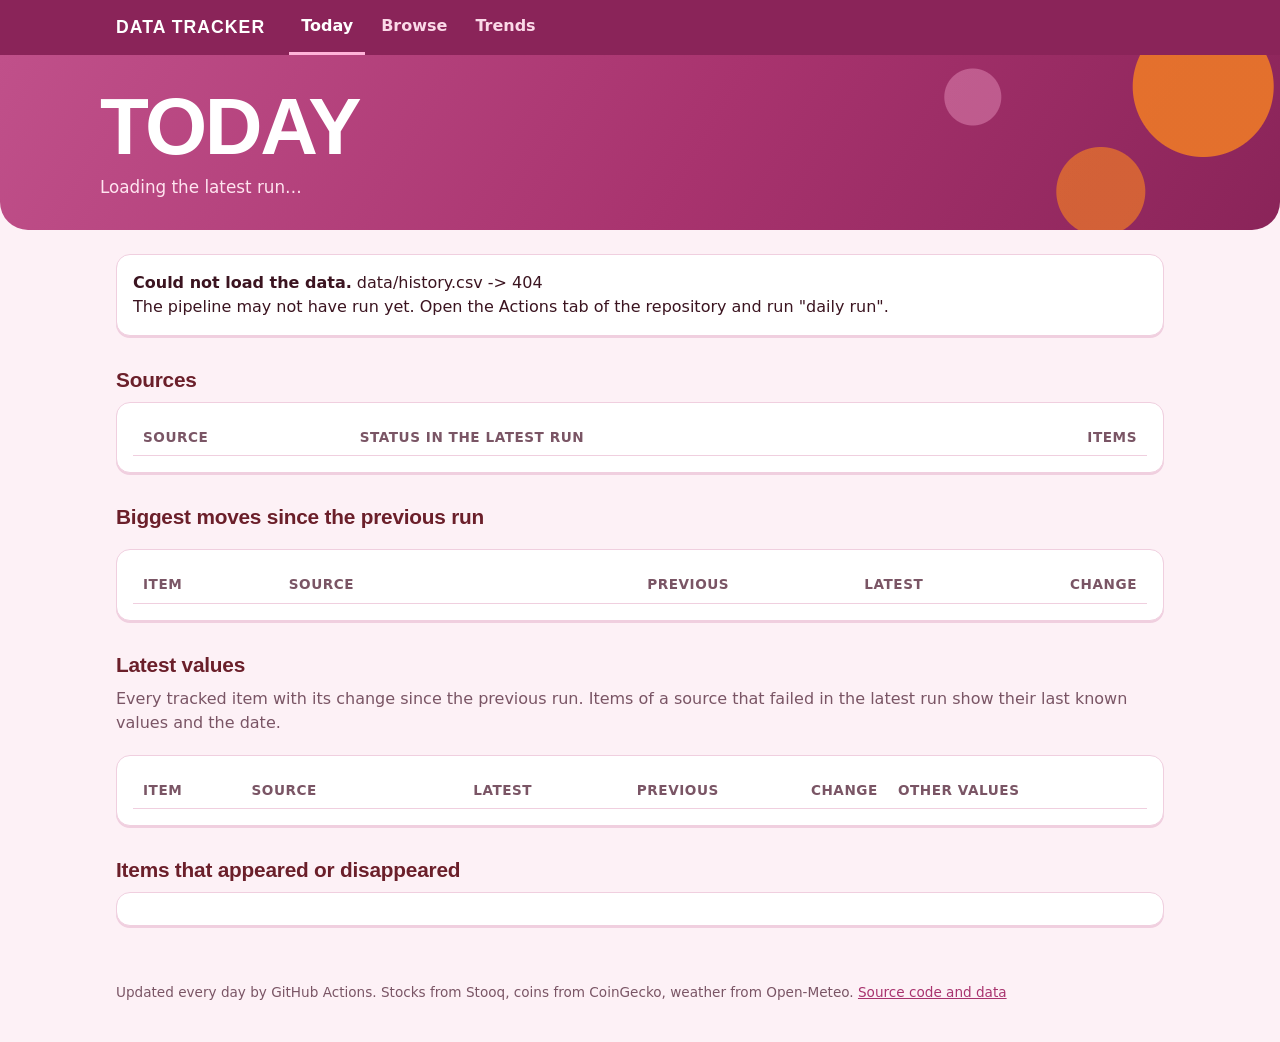
==== index.html @ e95b56b9 "Add the Today, Browse and Trends pages with manifest and service worker Co-Authored-By: Claude Sonne" ====
<!doctype html>
<html lang="en">
<head>
<meta charset="utf-8">
<meta name="viewport" content="width=device-width, initial-scale=1">
<title>Today · Data Tracker</title>
<meta name="description" content="The latest run: source status, the latest values and the biggest moves.">
<meta name="theme-color" content="#8a2459">
<link rel="manifest" href="manifest.webmanifest">
<link rel="icon" href="assets/icons/icon-192.png">
<link rel="apple-touch-icon" href="assets/icons/apple-touch-icon.png">
<link rel="stylesheet" href="assets/style.css">
</head>
<body>
<header class="nav">
  <div class="nav-inner">
    <a class="brand" href="index.html">Data Tracker</a>
    <nav aria-label="Main">
      <ul>
        <li><a class="link" href="index.html" aria-current="page">Today</a></li>
        <li><a class="link" href="browse.html">Browse</a></li>
        <li><a class="link" href="trends.html">Trends</a></li>
      </ul>
    </nav>
  </div>
</header>
<div id="banner" class="banner" role="status" hidden></div>
<section class="hero"><div class="hero-inner"><h1>Today</h1>
<p class="sub" id="runline">Loading the latest run…</p></div></section>
<main id="content">

<section aria-label="Counts"><div class="stats" id="stats"></div></section>

<h2>Sources</h2>
<div class="card" style="overflow-x:auto"><table id="sources"><thead><tr><th>Source</th><th>Status in the latest run</th><th class="num">Items</th></tr></thead><tbody></tbody></table></div>

<h2>Biggest moves since the previous run</h2>
<p class="sub" id="moves-note"></p>
<div class="card" style="overflow-x:auto"><table class="moves" id="moves"><thead><tr><th>Item</th><th>Source</th><th class="num">Previous</th><th class="num">Latest</th><th class="num">Change</th></tr></thead><tbody></tbody></table></div>

<h2>Latest values</h2>
<p class="sub">Every tracked item with its change since the previous run. Items of a source that failed in the latest run show their last known values and the date.</p>
<div class="card" style="overflow-x:auto"><table class="moves" id="latest"><thead><tr><th>Item</th><th>Source</th><th class="num">Latest</th><th class="num">Previous</th><th class="num">Change</th><th>Other values</th></tr></thead><tbody></tbody></table></div>

<h2 id="appear-h">Items that appeared or disappeared</h2>
<div class="card"><ul class="posts" id="appear"></ul></div>
</main>
<footer>Updated every day by GitHub Actions. Stocks from Stooq, coins from CoinGecko, weather from Open-Meteo.
<a href="https://github.com/zoerowe1007/data-tracker">Source code and data</a></footer>
<script src="assets/common.js"></script>
<script>
(function () {
  function pctCell(p) {
    if (p == null) return '<td class="num">—</td>';
    return '<td class="num ' + (p > 0 ? 'up' : p < 0 ? 'down' : '') + '">' + DT.pct(p) + '</td>';
  }
  function others(r, col) {
    return DT.NUMERIC.filter(function (c) { return c !== col && r[c] != null; }).map(function (c) {
      return DT.COLS[c].label.toLowerCase() + ' ' + DT.value(c, r[c]);
    }).join(' · ');
  }
  DT.loadData().then(function (d) {
    var s = d.status, rows = d.history, diff = DT.compare(rows);
    document.getElementById('runline').textContent = 'Last run: ' + DT.runLabel(s.run_time) +
      ' (' + new Date(s.run_time).toLocaleString() + ' your time)';
    var cards = [['days_with_success', 'Days with a successful run', ''], ['items', 'Items in the latest run', ''],
                 ['new_today', 'Appeared', 'new'], ['gone_today', 'Disappeared', 'removed']];
    document.getElementById('stats').innerHTML = cards.map(function (c) {
      return '<div class="card stat ' + c[2] + '"><div class="num">' + DT.fmt(s[c[0]]) + '</div><div class="label">' + c[1] + '</div></div>';
    }).join('');
    document.querySelector('#sources tbody').innerHTML = s.sources.map(function (x) {
      return '<tr><td>' + DT.esc(x.name) + '</td><td>' + (x.ok ? '<span class="pill ok">ok</span>' : '<span class="pill bad">failed</span>') +
        '</td><td class="num">' + DT.fmt(x.count) + '</td></tr>';
    }).join('');

    var moves = DT.biggestMoves(diff.changes, 10), note = document.getElementById('moves-note');
    note.textContent = moves.length
      ? 'Top ' + moves.length + ' by percent change of each item\'s headline value (price for stocks and coins, temperature for cities).'
      : 'There is no previous run to compare with yet. Today\'s values are the starting point.';
    document.querySelector('#moves tbody').innerHTML = moves.map(function (m) {
      return '<tr><td>' + DT.esc(m.item) + '</td><td>' + DT.esc(m.source) + '</td><td class="num">' + DT.value(m.column, m.old) +
        '</td><td class="num">' + DT.value(m.column, m['new']) + '</td>' + pctCell(m.pct) + '</tr>';
    }).join('') || '<tr><td colspan="5" class="empty">Nothing to compare yet.</td></tr>';

    var change = {};
    diff.changes.forEach(function (c) { change[c.item_id] = c; });
    document.querySelector('#latest tbody').innerHTML = DT.latestRows(rows).map(function (r) {
      var col = DT.headline(r.source), c = change[r.item_id], stale = r.date !== diff.latestDate;
      return '<tr><td>' + DT.esc(r.item) + (stale ? '<div class="small">as of ' + r.date + '</div>' : '') + '</td><td>' + DT.esc(r.source) +
        '</td><td class="num">' + DT.value(col, r[col]) + '</td><td class="num">' + (c ? DT.value(col, c.old) : '—') + '</td>' +
        pctCell(c ? c.pct : null) + '<td class="detail">' + DT.esc(others(r, col)) + '</td></tr>';
    }).join('');

    var items = diff.isNew.map(function (r) { return '<li><div class="main"><div class="title">' + DT.esc(r.item) + '</div><div class="meta">appeared · ' + DT.esc(r.source) + '</div></div></li>'; })
      .concat(diff.gone.map(function (r) { return '<li><div class="main"><div class="title">' + DT.esc(r.item) + '</div><div class="meta">disappeared · ' + DT.esc(r.source) + ' · last seen ' + r.date + '</div></div></li>'; }));
    document.getElementById('appear').innerHTML = items.join('') ||
      '<li class="empty">No item appeared or disappeared in the latest run.</li>';
  }).catch(DT.showError);
})();
</script>
</body>
</html>
---- assets/style.css ----
/* Data Tracker: one set of fonts and colors for all three pages.
   Colorway: magenta wallpaper pink, orange florals, burgundy ink, blush button pink, white. */
:root {
  --bg: #fdf1f6;
  --card: #ffffff;
  --ink: #3b1420;
  --muted: #7a5565;
  --line: #f0cfdf;
  --brand: #a8336e;
  --brand-deep: #8a2459;
  --brand-ink: #ffffff;
  --accent: #a8336e;
  --accent-soft: #fadbea;
  --orange: #e8742a;
  --warn: #b84a0c;
  --warn-soft: #fde4d2;
  --burgundy: #6b1f2a;
  --btn: #f4a9d0;
  --btn-ink: #6b1f2a;
  --bar-all: #efb5d1;
  --bar-role: #a8336e;
  --bar-neutral: #7a2a4e;
  --star: #e8742a;
  --focus: #1b6ef3;
  --font-body: ui-sans-serif, system-ui, -apple-system, "Segoe UI", Roboto, "Helvetica Neue", Arial, sans-serif;
  --font-head: "Arial Black", "Helvetica Neue", "Segoe UI Black", Arial, sans-serif;
  --radius: 14px;
}
@media (prefers-color-scheme: dark) {
  :root {
    --bg: #25101c; --card: #351a29; --ink: #fbeaf2; --muted: #d2a9bd; --line: #55283f;
    --brand: #8a2459; --brand-deep: #6d1a45; --accent: #f4a9d0; --accent-soft: #55223d;
    --orange: #ff9b57; --warn: #ffa066; --warn-soft: #512a17; --burgundy: #fbd5e6;
    --btn: #f4a9d0; --btn-ink: #4a1220; --bar-all: #6b3a54; --bar-role: #f4a9d0; --bar-neutral: #e58bb8;
    --star: #ffb066; --focus: #8ab8ff;
  }
}
* { box-sizing: border-box; }
html { -webkit-text-size-adjust: 100%; }
body { margin: 0; background: var(--bg); color: var(--ink); font: 16px/1.5 var(--font-body); }
a { color: var(--accent); }
:focus-visible { outline: 3px solid var(--focus); outline-offset: 2px; }

/* navigation bar (identical on every page) */
.nav { background: var(--brand-deep); color: var(--brand-ink); position: sticky; top: 0; z-index: 10; }
.nav-inner { max-width: 1080px; margin: 0 auto; padding: 0 16px; display: flex; align-items: center; gap: 24px; min-height: 52px; flex-wrap: wrap; }
.brand { font-family: var(--font-head); font-size: 1.1rem; font-weight: 900; color: var(--brand-ink); text-decoration: none; letter-spacing: .06em; text-transform: uppercase; }
.nav ul { list-style: none; display: flex; gap: 4px; margin: 0; padding: 0; }
.nav a.link { color: #fbd9e8; text-decoration: none; padding: 14px 12px; display: block; border-bottom: 3px solid transparent; font-weight: 600; }
.nav a.link:hover { color: #fff; }
.nav a.link[aria-current="page"] { color: #fff; border-bottom-color: #ffb3d9; }

main { max-width: 1080px; margin: 0 auto; padding: 24px 16px 56px; }
h1, h2, h3 { font-family: var(--font-head); line-height: 1.15; color: var(--burgundy); font-weight: 900; }
h1 { font-size: clamp(2.6rem, 9vw, 5rem); margin: 0; text-transform: uppercase; letter-spacing: -0.03em; line-height: .95; color: #fff; }
h2 { font-size: 1.3rem; margin: 32px 0 10px; letter-spacing: -0.01em; }

/* hero band at the top of every page: magenta wall with orange flower shapes */
.hero { color: #fff; padding: 34px 16px 30px; border-radius: 0 0 28px 28px; position: relative; overflow: hidden;
  background:
    radial-gradient(circle at 94% 18%, rgba(232,116,42,.95) 0 70px, transparent 71px),
    radial-gradient(circle at 86% 78%, rgba(232,116,42,.75) 0 44px, transparent 45px),
    radial-gradient(circle at 76% 24%, rgba(255,179,217,.35) 0 28px, transparent 29px),
    linear-gradient(120deg, #c0508a 0%, #a8336e 55%, #8a2459 100%); }
.hero-inner { max-width: 1080px; margin: 0 auto; position: relative; }
.hero .sub { color: #ffe4f0; margin: 10px 0 0; font-size: 1.05rem; max-width: 60ch; }
.sub { color: var(--muted); margin: 0 0 20px; }
.banner { background: #ffe9d6; color: #6b2e00; border-bottom: 1px solid #f4c9a0; text-align: center; padding: 8px 16px; font-size: .92rem; }
@media (prefers-color-scheme: dark) { .banner { background: #4d2a12; color: #ffd9b8; border-color: #7a4420; } }

.card { background: var(--card); border: 1px solid var(--line); border-radius: var(--radius); padding: 16px; box-shadow: 0 2px 0 var(--line); }
.stats { display: grid; grid-template-columns: repeat(auto-fit, minmax(180px, 1fr)); gap: 12px; }
.stat .num { font-family: var(--font-head); font-size: 2.3rem; font-weight: 900; font-variant-numeric: tabular-nums; line-height: 1.1; }
.stat .label { color: var(--muted); font-size: .9rem; }
.stat.new .num { color: var(--accent); }
.stat.removed .num { color: var(--warn); }
.stat { border-top: 5px solid var(--btn); }
.stat.new { border-top-color: var(--accent); }
.stat.removed { border-top-color: var(--orange); }

table { border-collapse: collapse; width: 100%; font-size: .95rem; }
th, td { text-align: left; padding: 8px 10px; border-bottom: 1px solid var(--line); vertical-align: top; }
th { color: var(--muted); font-weight: 600; font-size: .85rem; text-transform: uppercase; letter-spacing: .04em; }
td.num, th.num { text-align: right; font-variant-numeric: tabular-nums; }
.pill { display: inline-block; padding: 1px 9px; border-radius: 99px; font-size: .8rem; font-weight: 700; }
.pill.ok { background: var(--accent-soft); color: var(--accent); }
.pill.bad { background: var(--warn-soft); color: var(--warn); }
.pill.role { background: var(--accent-soft); color: var(--accent); }
.err { color: var(--warn); font-size: .85rem; }

.posts { list-style: none; margin: 0; padding: 0; }
.posts li { padding: 10px 0; border-bottom: 1px solid var(--line); display: flex; gap: 12px; align-items: flex-start; }
.posts li:last-child { border-bottom: 0; }
.posts .main { flex: 1; min-width: 0; }
.posts .title { font-weight: 650; }
.posts .meta { color: var(--muted); font-size: .88rem; }
.empty { color: var(--muted); font-style: italic; padding: 8px 0; }
button, select, input[type="search"], input[type="text"] { font: inherit; color: var(--ink); }
button.btn, a.btn { background: var(--btn); color: var(--btn-ink); border: 0; border-radius: 99px; padding: 8px 18px; font-weight: 800; text-decoration: none; cursor: pointer; display: inline-block; }
button.btn.ghost { background: transparent; color: var(--accent); border: 2px solid var(--btn); }
.star { background: none; border: 0; font-size: 1.5rem; line-height: 1; cursor: pointer; color: var(--muted); padding: 2px 4px; }
.star[aria-pressed="true"] { color: var(--star); }

/* browse controls */
.controls { display: grid; grid-template-columns: repeat(auto-fit, minmax(190px, 1fr)); gap: 12px; align-items: end; margin-bottom: 14px; }
.controls label { display: block; font-size: .82rem; color: var(--muted); font-weight: 600; margin-bottom: 3px; }
.controls select, .controls input { width: 100%; padding: 8px 10px; border: 2px solid var(--line); border-radius: 10px; background: var(--card); }
.switch { display: inline-flex; border: 2px solid var(--btn); border-radius: 99px; overflow: hidden; }
.switch button { white-space: nowrap; border: 0; background: transparent; color: var(--accent); padding: 8px 14px; font-weight: 650; cursor: pointer; }
.switch button[aria-pressed="true"] { background: var(--btn); color: var(--btn-ink); }
.resultbar { display: flex; justify-content: space-between; align-items: center; gap: 12px; margin: 8px 0; color: var(--muted); flex-wrap: wrap; }

/* market */
.section { margin-top: 28px; }
.section h2 { margin-top: 0; }
.section p { margin: 0 0 12px; max-width: 70ch; }
.chart { width: 100%; height: auto; display: block; }
.chart text { fill: var(--muted); font: 12px var(--font-body); }
.chart .grid { stroke: var(--line); stroke-width: 1; }
.chart .axis { stroke: var(--muted); stroke-width: 1; }
.chart .bar-all { fill: var(--bar-all); }
.chart .bar-role { fill: var(--bar-role); }
.chart .bar-warn { fill: var(--warn); }
.chart .bar-neutral { fill: var(--bar-neutral); }
.chart .vlabel { fill: var(--ink); font-weight: 600; }
.chart .median { stroke: var(--burgundy); stroke-width: 2; stroke-dasharray: 5 4; }
.chart .hl { font-weight: 600; fill: var(--ink); }
.legend { display: flex; gap: 16px; font-size: .88rem; color: var(--muted); margin: 4px 0 8px; flex-wrap: wrap; }
.legend i { display: inline-block; width: 12px; height: 12px; border-radius: 3px; margin-right: 6px; vertical-align: -1px; }
details.data { margin-top: 8px; font-size: .88rem; color: var(--muted); }
details.data table { max-width: 520px; }
footer { max-width: 1080px; margin: 0 auto; padding: 0 16px 40px; color: var(--muted); font-size: .85rem; }
.visually-hidden { position: absolute; width: 1px; height: 1px; overflow: hidden; clip: rect(0 0 0 0); white-space: nowrap; }
@media (max-width: 560px) { .nav-inner { gap: 8px; } }

/* data tracker additions */
.moves td.up, .up { color: var(--accent); font-weight: 700; }
.moves td.down, .down { color: var(--warn); font-weight: 700; }
.small { font-size: .85rem; color: var(--muted); }
table.sortable th button { background: none; border: 0; padding: 0; font: inherit; color: inherit; text-transform: inherit; letter-spacing: inherit; cursor: pointer; }
table.sortable th button:hover { color: var(--accent); }
table.sortable th[aria-sort="ascending"] button::after { content: " ▲"; }
table.sortable th[aria-sort="descending"] button::after { content: " ▼"; }
.chips { display: flex; flex-wrap: wrap; gap: 6px; margin: 6px 0 10px; }
.chip { display: inline-flex; align-items: center; gap: 6px; border: 2px solid var(--line); border-radius: 99px; padding: 3px 10px; background: var(--card); cursor: pointer; font-size: .9rem; }
.chip input { accent-color: var(--accent); }
.group-title { font-weight: 800; font-size: .85rem; text-transform: uppercase; letter-spacing: .05em; color: var(--muted); margin-top: 8px; display: flex; gap: 10px; align-items: center; flex-wrap: wrap; }
.group-title button { background: none; border: 0; color: var(--accent); cursor: pointer; font: inherit; font-size: .85rem; text-transform: none; letter-spacing: 0; text-decoration: underline; }
.chart-card { margin-top: 14px; }
.chart-card h3 { margin: 0 0 6px; font-size: 1.05rem; }
.detail { color: var(--muted); font-size: .82rem; }
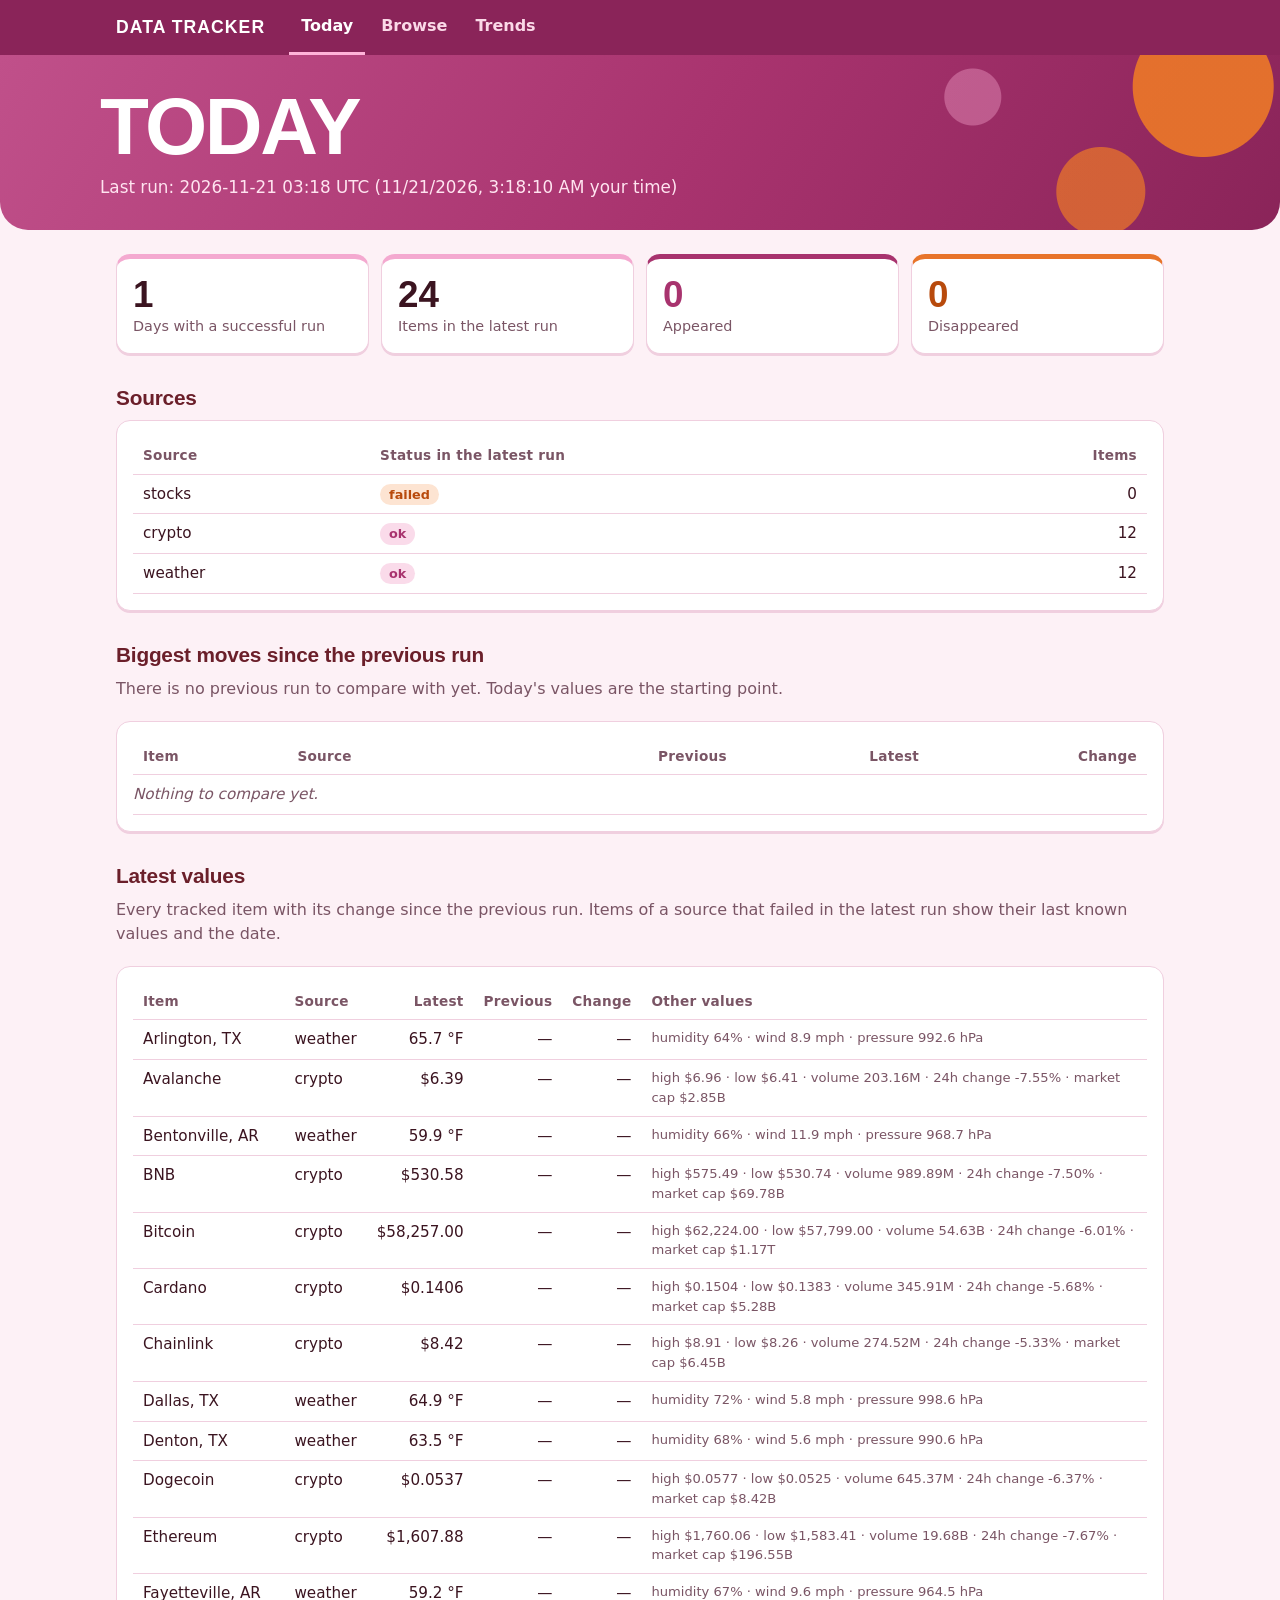
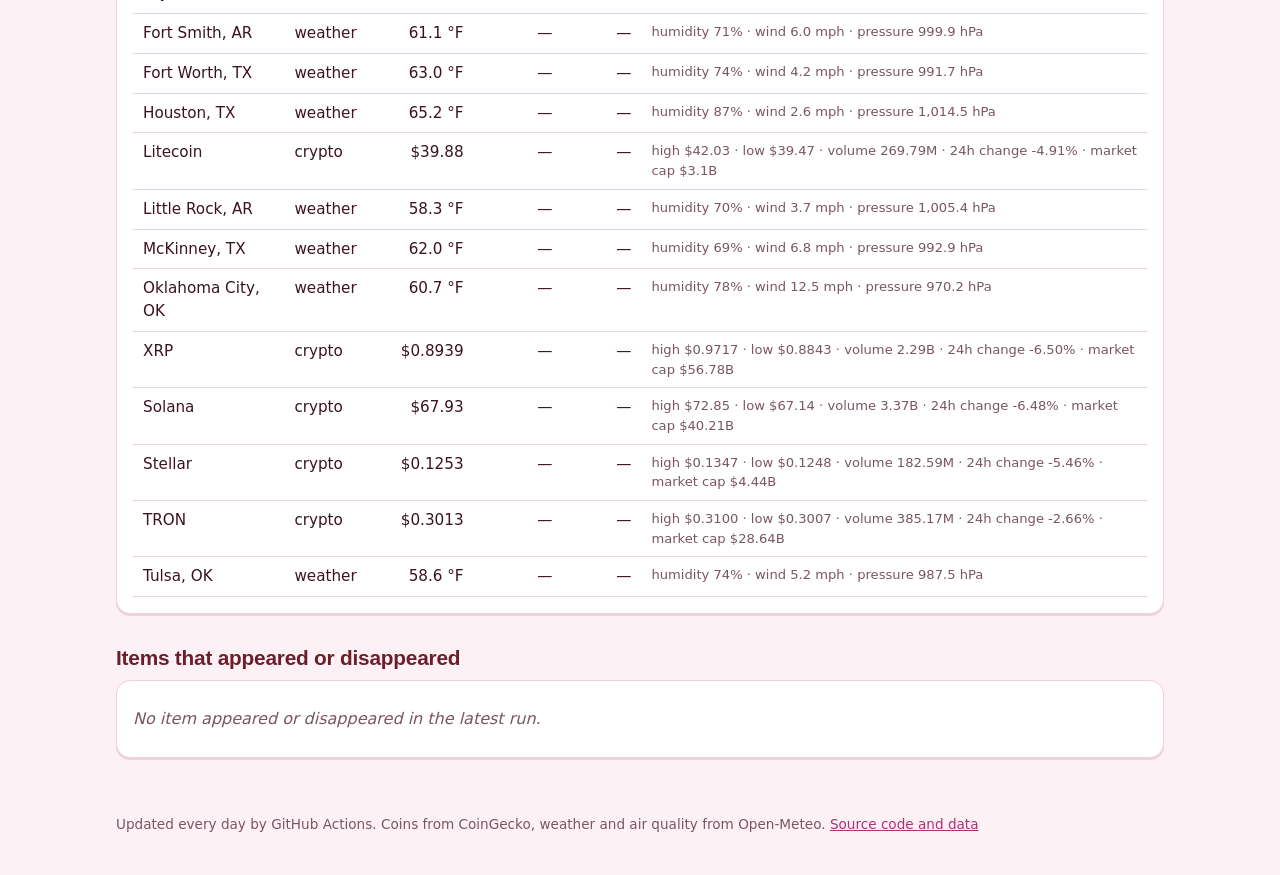
==== commit 7f74451e: "Show air-quality columns on the site and keep unit symbols readable Co-Authored-By: Claude Sonnet 5." ====
--- a/index.html
+++ b/index.html
@@ -45,7 +45,7 @@
 <h2 id="appear-h">Items that appeared or disappeared</h2>
 <div class="card"><ul class="posts" id="appear"></ul></div>
 </main>
-<footer>Updated every day by GitHub Actions. Stocks from Stooq, coins from CoinGecko, weather from Open-Meteo.
+<footer>Updated every day by GitHub Actions. Coins from CoinGecko, weather and air quality from Open-Meteo.
 <a href="https://github.com/zoerowe1007/data-tracker">Source code and data</a></footer>
 <script src="assets/common.js"></script>
 <script>
@@ -75,7 +75,7 @@
 
     var moves = DT.biggestMoves(diff.changes, 10), note = document.getElementById('moves-note');
     note.textContent = moves.length
-      ? 'Top ' + moves.length + ' by percent change of each item\'s headline value (price for stocks and coins, temperature for cities).'
+      ? 'Top ' + moves.length + ' by percent change of each item\'s headline value (price for coins, temperature for cities, air quality index for air-quality places).'
       : 'There is no previous run to compare with yet. Today\'s values are the starting point.';
     document.querySelector('#moves tbody').innerHTML = moves.map(function (m) {
       return '<tr><td>' + DT.esc(m.item) + '</td><td>' + DT.esc(m.source) + '</td><td class="num">' + DT.value(m.column, m.old) +
--- a/assets/style.css
+++ b/assets/style.css
@@ -80,7 +80,7 @@
 
 table { border-collapse: collapse; width: 100%; font-size: .95rem; }
 th, td { text-align: left; padding: 8px 10px; border-bottom: 1px solid var(--line); vertical-align: top; }
-th { color: var(--muted); font-weight: 600; font-size: .85rem; text-transform: uppercase; letter-spacing: .04em; }
+th { color: var(--muted); font-weight: 600; font-size: .85rem; letter-spacing: .02em; }
 td.num, th.num { text-align: right; font-variant-numeric: tabular-nums; }
 .pill { display: inline-block; padding: 1px 9px; border-radius: 99px; font-size: .8rem; font-weight: 700; }
 .pill.ok { background: var(--accent-soft); color: var(--accent); }
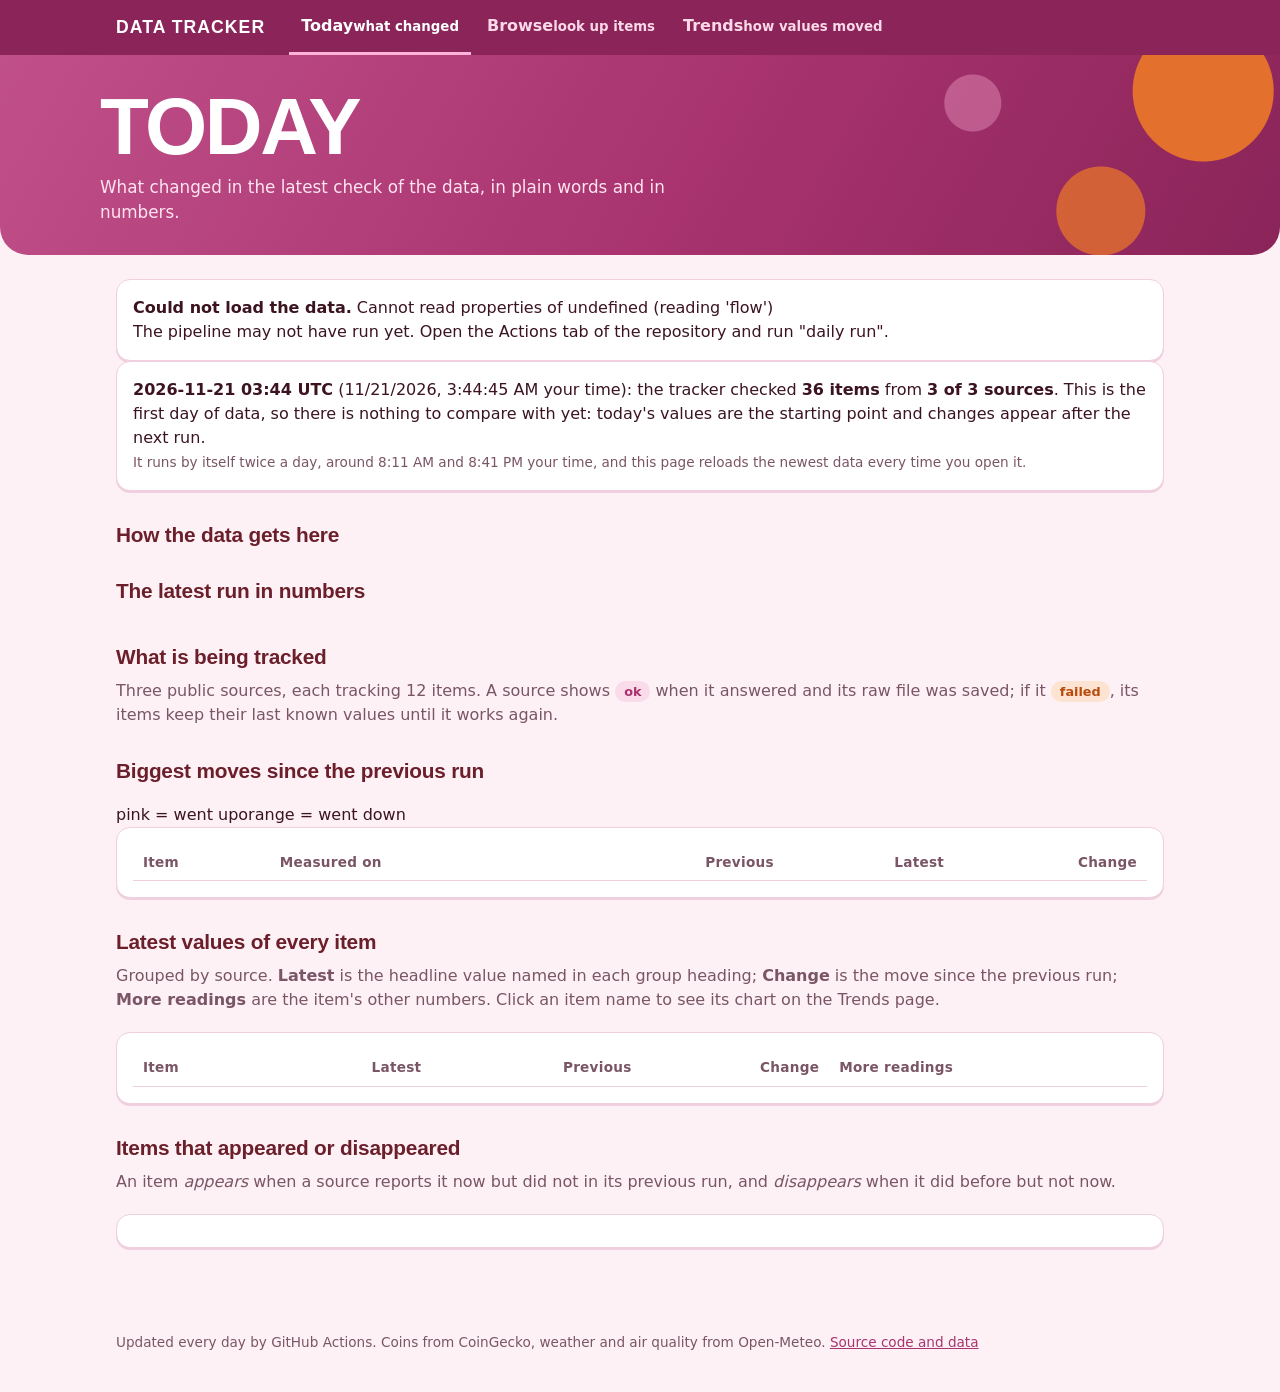
==== commit 6400c867: "Today: plain-English summary, data flow, source cards, grouped latest values Co-Authored-By: Claude " ====
--- a/index.html
+++ b/index.html
@@ -17,37 +17,50 @@
     <a class="brand" href="index.html">Data Tracker</a>
     <nav aria-label="Main">
       <ul>
-        <li><a class="link" href="index.html" aria-current="page">Today</a></li>
-        <li><a class="link" href="browse.html">Browse</a></li>
-        <li><a class="link" href="trends.html">Trends</a></li>
+        <li><a class="link" href="index.html" aria-current="page">Today<small>what changed</small></a></li>
+        <li><a class="link" href="browse.html">Browse<small>look up items</small></a></li>
+        <li><a class="link" href="trends.html">Trends<small>how values moved</small></a></li>
       </ul>
     </nav>
   </div>
 </header>
 <div id="banner" class="banner" role="status" hidden></div>
 <section class="hero"><div class="hero-inner"><h1>Today</h1>
-<p class="sub" id="runline">Loading the latest run…</p></div></section>
+<p class="sub">What changed in the latest check of the data, in plain words and in numbers.</p></div></section>
 <main id="content">
 
+<div class="card explain summary" id="summary" role="status"><span id="runline">Loading the latest run…</span></div>
+
+<h2>How the data gets here</h2>
+<div id="flow"></div>
+
+<h2>The latest run in numbers</h2>
 <section aria-label="Counts"><div class="stats" id="stats"></div></section>
 
-<h2>Sources</h2>
-<div class="card" style="overflow-x:auto"><table id="sources"><thead><tr><th>Source</th><th>Status in the latest run</th><th class="num">Items</th></tr></thead><tbody></tbody></table></div>
+<h2>What is being tracked</h2>
+<p class="sub">Three public sources, each tracking 12 items. A source shows <span class="pill ok">ok</span> when it answered and its raw file was saved; if it <span class="pill bad">failed</span>, its items keep their last known values until it works again.</p>
+<div class="sourcecards" id="sourcecards"></div>
 
 <h2>Biggest moves since the previous run</h2>
 <p class="sub" id="moves-note"></p>
-<div class="card" style="overflow-x:auto"><table class="moves" id="moves"><thead><tr><th>Item</th><th>Source</th><th class="num">Previous</th><th class="num">Latest</th><th class="num">Change</th></tr></thead><tbody></tbody></table></div>
+<div class="keyrow"><span class="k-up">pink = went up</span><span class="k-down">orange = went down</span></div>
+<div class="card" style="overflow-x:auto"><table class="moves" id="moves"><thead><tr><th>Item</th><th title="The one number per source that a move is measured on">Measured on</th><th class="num">Previous</th><th class="num">Latest</th><th class="num" title="(latest − previous) ÷ previous × 100">Change</th></tr></thead><tbody></tbody></table></div>
 
-<h2>Latest values</h2>
-<p class="sub">Every tracked item with its change since the previous run. Items of a source that failed in the latest run show their last known values and the date.</p>
-<div class="card" style="overflow-x:auto"><table class="moves" id="latest"><thead><tr><th>Item</th><th>Source</th><th class="num">Latest</th><th class="num">Previous</th><th class="num">Change</th><th>Other values</th></tr></thead><tbody></tbody></table></div>
+<h2>Latest values of every item</h2>
+<p class="sub">Grouped by source. <strong>Latest</strong> is the headline value named in each group heading; <strong>Change</strong> is the move since the previous run; <strong>More readings</strong> are the item's other numbers. Click an item name to see its chart on the Trends page.</p>
+<div class="card" style="overflow-x:auto"><table class="moves" id="latest"><thead><tr><th>Item</th><th class="num">Latest</th><th class="num">Previous</th><th class="num">Change</th><th>More readings</th></tr></thead><tbody></tbody></table></div>
 
 <h2 id="appear-h">Items that appeared or disappeared</h2>
+<p class="sub">An item <em>appears</em> when a source reports it now but did not in its previous run, and <em>disappears</em> when it did before but not now.</p>
 <div class="card"><ul class="posts" id="appear"></ul></div>
+
+<div style="margin-top:28px" id="glossary"></div>
+<div id="next"></div>
 </main>
 <footer>Updated every day by GitHub Actions. Coins from CoinGecko, weather and air quality from Open-Meteo.
 <a href="https://github.com/zoerowe1007/data-tracker">Source code and data</a></footer>
 <script src="assets/common.js"></script>
+<script src="assets/guide.js"></script>
 <script>
 (function () {
   function pctCell(p) {
@@ -56,45 +69,86 @@
   }
   function others(r, col) {
     return DT.NUMERIC.filter(function (c) { return c !== col && r[c] != null; }).map(function (c) {
-      return DT.COLS[c].label.toLowerCase() + ' ' + DT.value(c, r[c]);
+      return '<span title="' + DT.esc(DT.HELP[c][0]) + '">' + DT.esc(DT.COLS[c].label.toLowerCase()) + ' ' + DT.value(c, r[c]) + '</span>';
     }).join(' · ');
   }
+  function itemLink(id, name) { return '<a class="item" href="' + DT.trendHref(id) + '" title="See ' + DT.esc(name) + ' on the Trends page">' + DT.esc(name) + '</a>'; }
+  // The twice-daily schedule (08:11 and 20:41 UTC) written in the reader's own time zone.
+  function schedule() {
+    return [[8, 11], [20, 41]].map(function (t) {
+      return new Date(Date.UTC(2026, 0, 1, t[0], t[1])).toLocaleTimeString([], { hour: 'numeric', minute: '2-digit' });
+    }).join(' and ');
+  }
   DT.loadData().then(function (d) {
-    var s = d.status, rows = d.history, diff = DT.compare(rows);
-    document.getElementById('runline').textContent = 'Last run: ' + DT.runLabel(s.run_time) +
-      ' (' + new Date(s.run_time).toLocaleString() + ' your time)';
-    var cards = [['days_with_success', 'Days with a successful run', ''], ['items', 'Items in the latest run', ''],
-                 ['new_today', 'Appeared', 'new'], ['gone_today', 'Disappeared', 'removed']];
+    var s = d.status, rows = d.history, diff = DT.compare(rows), moves = DT.biggestMoves(diff.changes, 10);
+    var okCount = s.sources.filter(function (x) { return x.ok; }).length;
+    var withPct = diff.changes.filter(function (c) { return c.pct != null; });
+    var up = withPct.filter(function (c) { return c.pct > 0; }).length, down = withPct.filter(function (c) { return c.pct < 0; }).length;
+
+    // plain-English summary
+    var html = '<b>' + DT.runLabel(s.run_time) + '</b> (' + DT.esc(new Date(s.run_time).toLocaleString()) + ' your time): the tracker checked <b>' +
+      DT.plural(s.items, 'item') + '</b> from <b>' + okCount + ' of ' + s.sources.length + ' sources</b>. ';
+    if (withPct.length) {
+      html += 'Since the previous run, <b>' + up + '</b> went up, <b>' + down + '</b> went down and ' + (withPct.length - up - down) + ' did not change. ';
+      if (moves.length) html += 'The biggest move was <b>' + DT.esc(moves[0].item) + '</b> (' + DT.pct(moves[0].pct) + ' in ' + DT.esc(DT.measureLabel(moves[0].source).toLowerCase()) + '). ';
+    } else {
+      html += 'This is the first day of data, so there is nothing to compare with yet: today\'s values are the starting point and changes appear after the next run. ';
+    }
+    if (okCount < s.sources.length) html += '<b>Not every source worked this time</b>; see "What is being tracked" below. ';
+    html += '<br><span class="small">It runs by itself twice a day, around ' + schedule() + ' your time, and this page reloads the newest data every time you open it.</span>';
+    document.getElementById('runline').innerHTML = html;
+
+    document.getElementById('flow').innerHTML = DT.guide.flow({
+      sourceNames: s.sources.map(function (x) { var i = DT.sourceInfo(x.name); return i.title + ' (' + i.provider + ')'; }).join(', '),
+      days: s.days_with_success, rows: rows.length });
+
+    var cards = [['days_with_success', 'Days with a successful run', '', 'Different dates that have saved data.'],
+                 ['items', 'Items in the latest run', '', 'Coins, cities and places that reported a value.'],
+                 ['new_today', 'Appeared', 'new', 'Items with a value now but not in the previous run.'],
+                 ['gone_today', 'Disappeared', 'removed', 'Items that had a value before but not now.']];
     document.getElementById('stats').innerHTML = cards.map(function (c) {
-      return '<div class="card stat ' + c[2] + '"><div class="num">' + DT.fmt(s[c[0]]) + '</div><div class="label">' + c[1] + '</div></div>';
-    }).join('');
-    document.querySelector('#sources tbody').innerHTML = s.sources.map(function (x) {
-      return '<tr><td>' + DT.esc(x.name) + '</td><td>' + (x.ok ? '<span class="pill ok">ok</span>' : '<span class="pill bad">failed</span>') +
-        '</td><td class="num">' + DT.fmt(x.count) + '</td></tr>';
+      return '<div class="card stat ' + c[2] + '"><div class="num">' + DT.fmt(s[c[0]]) + '</div><div class="label">' + c[1] + '</div><div class="hint">' + c[3] + '</div></div>';
     }).join('');
 
-    var moves = DT.biggestMoves(diff.changes, 10), note = document.getElementById('moves-note');
-    note.textContent = moves.length
-      ? 'Top ' + moves.length + ' by percent change of each item\'s headline value (price for coins, temperature for cities, air quality index for air-quality places).'
+    document.getElementById('sourcecards').innerHTML = s.sources.map(function (x) {
+      var i = DT.sourceInfo(x.name);
+      return '<div class="card sourcecard"><h3>' + DT.esc(i.title) + ' ' + (x.ok ? '<span class="pill ok">ok</span>' : '<span class="pill bad">failed</span>') + '</h3>' +
+        '<p class="small">From ' + DT.esc(i.provider) + ' · source name in the data: <code>' + DT.esc(x.name) + '</code></p>' +
+        '<p>' + DT.esc(i.what) + '</p>' +
+        '<p class="measured"><strong>Moves are measured on:</strong> ' + DT.esc(i.measured) + '</p>' +
+        '<p class="small"><strong>' + DT.fmt(x.count) + '</strong> ' + (x.count === 1 ? 'item' : 'items') + ' in the latest run. ' + DT.esc(i.cron) + '</p>' +
+        '<div class="links"><a href="browse.html#source=' + encodeURIComponent(x.name) + '">Browse these items →</a><a href="trends.html">See trends →</a></div></div>';
+    }).join('');
+
+    document.getElementById('moves-note').textContent = moves.length
+      ? 'The ' + moves.length + ' items whose headline value changed the most (in percent, up or down) since their source\'s previous run. Move % = (latest − previous) ÷ previous × 100.'
       : 'There is no previous run to compare with yet. Today\'s values are the starting point.';
     document.querySelector('#moves tbody').innerHTML = moves.map(function (m) {
-      return '<tr><td>' + DT.esc(m.item) + '</td><td>' + DT.esc(m.source) + '</td><td class="num">' + DT.value(m.column, m.old) +
+      return '<tr><td>' + itemLink(m.item_id, m.item) + '<div class="small">' + DT.esc(DT.sourceInfo(m.source).title) + '</div></td><td>' + DT.esc(DT.measureLabel(m.source)) + '</td><td class="num">' + DT.value(m.column, m.old) +
         '</td><td class="num">' + DT.value(m.column, m['new']) + '</td>' + pctCell(m.pct) + '</tr>';
     }).join('') || '<tr><td colspan="5" class="empty">Nothing to compare yet.</td></tr>';
 
-    var change = {};
+    var change = {}, body = '', lastSource = null;
     diff.changes.forEach(function (c) { change[c.item_id] = c; });
-    document.querySelector('#latest tbody').innerHTML = DT.latestRows(rows).map(function (r) {
-      var col = DT.headline(r.source), c = change[r.item_id], stale = r.date !== diff.latestDate;
-      return '<tr><td>' + DT.esc(r.item) + (stale ? '<div class="small">as of ' + r.date + '</div>' : '') + '</td><td>' + DT.esc(r.source) +
-        '</td><td class="num">' + DT.value(col, r[col]) + '</td><td class="num">' + (c ? DT.value(col, c.old) : '—') + '</td>' +
-        pctCell(c ? c.pct : null) + '<td class="detail">' + DT.esc(others(r, col)) + '</td></tr>';
-    }).join('');
+    DT.latestRows(rows).sort(function (a, b) { return a.source < b.source ? -1 : a.source > b.source ? 1 : a.item < b.item ? -1 : 1; }).forEach(function (r) {
+      var col = DT.headline(r.source), c = change[r.item_id], stale = r.date !== diff.latestDate, i = DT.sourceInfo(r.source);
+      if (r.source !== lastSource) {
+        lastSource = r.source;
+        body += '<tr class="group"><td colspan="5"><strong>' + DT.esc(i.title) + '</strong> · latest value = <strong>' + DT.esc(DT.measureLabel(r.source).toLowerCase()) + '</strong></td></tr>';
+      }
+      var band = col === 'us_aqi' && r[col] != null ? '<div class="small">' + DT.esc(DT.aqiBand(r[col])) + '</div>' : '';
+      body += '<tr><td>' + itemLink(r.item_id, r.item) + (stale ? '<div class="small">as of ' + r.date + ' (source failed since)</div>' : '') + '</td>' +
+        '<td class="num">' + DT.value(col, r[col]) + band + '</td><td class="num">' + (c ? DT.value(col, c.old) : '—') + '</td>' +
+        pctCell(c ? c.pct : null) + '<td class="detail">' + others(r, col) + '</td></tr>';
+    });
+    document.querySelector('#latest tbody').innerHTML = body;
 
     var items = diff.isNew.map(function (r) { return '<li><div class="main"><div class="title">' + DT.esc(r.item) + '</div><div class="meta">appeared · ' + DT.esc(r.source) + '</div></div></li>'; })
       .concat(diff.gone.map(function (r) { return '<li><div class="main"><div class="title">' + DT.esc(r.item) + '</div><div class="meta">disappeared · ' + DT.esc(r.source) + ' · last seen ' + r.date + '</div></div></li>'; }));
     document.getElementById('appear').innerHTML = items.join('') ||
       '<li class="empty">No item appeared or disappeared in the latest run.</li>';
+    document.getElementById('glossary').innerHTML = DT.guide.glossary();
+    document.getElementById('next').innerHTML = DT.guide.next([['browse.html', 'Browse and filter every item →'], ['trends.html', 'See how values moved over time →']]);
   }).catch(DT.showError);
 })();
 </script>
